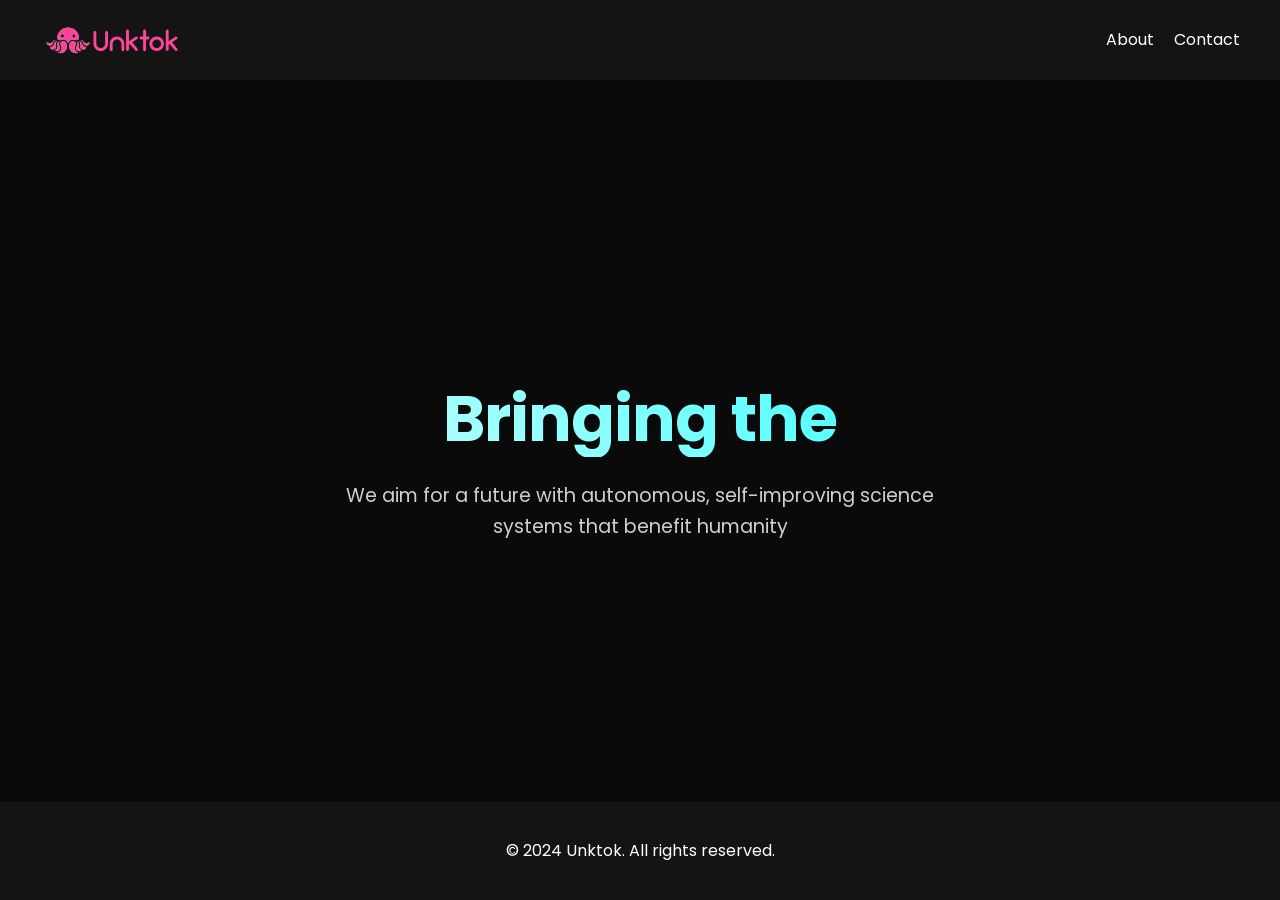
==== index.html @ ad8779bd "update message" ====
<!DOCTYPE html>
<html lang="en">
<head>
    <meta charset="UTF-8">
    <meta name="viewport" content="width=device-width, initial-scale=1.0">
    <title>Unktok - Pioneering the Future of AI</title>
    <link rel="stylesheet" href="styles.css">
    <link rel="icon" type="image/svg+xml" href="images/unktok_icon.svg">
    <link href="https://fonts.googleapis.com/css2?family=Poppins:wght@300;400;600;700&display=swap" rel="stylesheet">
</head>
<body>
    <header>
        <nav>
            <div class="logo">
                <img src="images/unktok_logo.svg" alt="Unktok Logo" width="120" height="80">
            </div>
            <div class="nav-links">
                <a href="#" class="nav-link" id="about-link">About</a>
                <a href="#" class="nav-link" id="contact-link">Contact</a>
            </div>
        </nav>
    </header>

    <main>
        <section class="hero">
            <div class="container">
                <h1>Bringing the unknown to known</h1>
                <p>We aim for a future with autonomous, self-improving science systems that benefit humanity</p>
            </div>
        </section>
    </main>

    <div id="about-popup" class="popup">
        <div class="popup-content">
            <span class="close">&times;</span>
            <h2>About Unktok</h2>
            <p>Our current scientific system explores only a narrow slice of the vast landscape of possible scientific systems. There are countless ways science could be structured—different methodologies, incentives, collaboration models, and roles for technology—yet we remain confined to a small subset that emerged historically. This limited exploration risks leaving us blind to more efficient, equitable, or innovative systems. To unlock the full potential of scientific discovery, we need to step beyond the traditional paradigms and actively explore and build alternative structures.</p>
            <p>Unktok is a meta-science company to tackle this challenge. Our mission is to build a self-evolving, autonomous scientific system that continually expands knowledge for the betterment of humanity. Toward this future, we are committed to accelerating the development of AI scientists, autonomous scientific systems incorporating these researchers, and the foundational infrastructure that enables them.</p>
        </div>
    </div>

    <div id="contact-popup" class="popup">
        <div class="popup-content">
            <span class="close">&times;</span>
            <h2>Contact Us</h2>
            <p>Get in touch with us for any inquiries or collaborations.</p>
            <p><strong>CEO:</strong> Shiro Takagi</p>
            <p><strong>Email:</strong> shiro.takagi@unktok.com</p>
        </div>
    </div>

    <footer>
        <div class="container">
            <p>&copy; 2024 Unktok. All rights reserved.</p>
        </div>
    </footer>

    <script src="script.js"></script>
</body>
</html>
---- styles.css ----
/* Variables */
:root {
  --font-family: 'Poppins', sans-serif;
  --background-color: #0a0a0a;
  --text-color: #ffffff;
  --header-background: #141414;
  --accent-color: #00ffff;
  --accent-color-hover: #00cccc;
  --max-width: 1200px;
}

/* Global Styles */
body {
  font-family: var(--font-family);
  background-color: var(--background-color);
  color: var(--text-color);
  margin: 0;
  padding: 0;
  line-height: 1.6;
  display: flex;
  flex-direction: column;
  min-height: 100vh;
}

.container {
  max-width: var(--max-width);
  margin: 0 auto;
  padding: 0 20px;
  width: 100%;
  flex: 1;
  display: flex;
  flex-direction: column;
  justify-content: center;
}

/* Header Styles */
header {
  background-color: var(--header-background);
  padding: 10px 0;
  position: fixed;
  top: 0;
  left: 0;
  width: 100%;
  z-index: 1000;
  box-shadow: 0 2px 10px rgba(0,0,0,0.3);
  transition: background-color 0.3s ease;
}

header.scrolled {
  background-color: rgba(20, 20, 20, 0.9);
  backdrop-filter: blur(10px);
}

nav {
  display: flex;
  justify-content: space-between;
  align-items: center;
  height: 60px;
  max-width: var(--max-width);
  margin: 0 auto;
  padding: 0 20px;
}

.logo {
  display: flex;
  align-items: center;
}

.logo img {
  max-height: 40px;
  width: auto;
  transition: transform 0.3s ease;
}

.logo img:hover {
  transform: scale(1.05);
}

.nav-links {
  display: flex;
  align-items: center;
}

.nav-links a {
  color: var(--text-color);
  text-decoration: none;
  transition: color 0.3s ease, transform 0.3s ease;
  position: relative;
  margin-left: 20px;
}

.nav-links a::after {
  content: '';
  position: absolute;
  width: 100%;
  height: 2px;
  bottom: -5px;
  left: 0;
  background-color: var(--accent-color);
  visibility: hidden;
  transform: scaleX(0);
  transition: all 0.3s ease;
}

.nav-links a:hover::after {
  visibility: visible;
  transform: scaleX(1);
}

.nav-links a:hover {
  color: var(--accent-color);
  transform: translateY(-2px);
}

/* Main Content Styles */
main {
  flex: 1;
  display: flex;
  flex-direction: column;
  padding-top: 100px;
  justify-content: center;
  align-items: center;
  text-align: center;
}

.hero {
  flex: 1;
  display: flex;
  flex-direction: column;
  justify-content: center;
  align-items: center;
  width: 100%;
  padding: 4rem 0;
}

main h1 {
  font-size: 4rem;
  font-weight: 700;
  margin-bottom: 1.5rem;
  color: var(--text-color);
  text-align: center;
  width: 100%;
  line-height: 1.2;
  letter-spacing: -1px;
  background: linear-gradient(45deg, #ffffff, var(--accent-color));
  -webkit-background-clip: text;
  -webkit-text-fill-color: transparent;
  animation: gradientText 6s ease infinite;
}

@keyframes gradientText {
  0%, 100% {
    background-position: 0% 50%;
  }
  50% {
    background-position: 100% 50%;
  }
}

main p {
  font-size: 1.2rem;
  max-width: 600px;
  margin: 0 auto 2rem;
  opacity: 0.8;
}

/* Footer Styles */
footer {
  font-family: var(--font-family);
  background-color: var(--header-background);
  text-align: center;
  padding: 20px 0;
  margin-top: auto;
}

/* Popup Styles */
.popup {
  display: none;
  position: fixed;
  z-index: 1001;
  left: 0;
  top: 0;
  width: 100%;
  height: 100%;
  overflow: auto;
  background-color: rgba(0,0,0,0.6);
  backdrop-filter: blur(5px);
  opacity: 0;
  transition: opacity 0.3s ease;
}

.popup.show {
  opacity: 1;
}

.popup-content {
  background-color: var(--header-background);
  margin: 15% auto;
  padding: 30px;
  border: 1px solid var(--accent-color);
  width: 80%;
  max-width: 600px;
  border-radius: 10px;
  position: relative;
  box-shadow: 0 0 20px rgba(0, 255, 255, 0.2);
  transform: scale(0.9);
  opacity: 0;
  transition: all 0.3s ease;
}

.popup.show .popup-content {
  transform: scale(1);
  opacity: 1;
}

.close {
  color: var(--accent-color);
  float: right;
  font-size: 28px;
  font-weight: bold;
  cursor: pointer;
  transition: color 0.3s ease, transform 0.3s ease;
}

.close:hover,
.close:focus {
  color: var(--accent-color-hover);
  text-decoration: none;
  cursor: pointer;
  transform: rotate(90deg);
}

.popup h2 {
  color: var(--accent-color);
  margin-bottom: 15px;
  font-size: 2rem;
}

.popup p {
  margin-bottom: 10px;
  text-align: left;
  font-size: 1rem;
  line-height: 1.6;
}

/* Responsive Design */
@media (max-width: 768px) {
  main h1 {
    font-size: 2.5rem;
  }
  
  nav {
    flex-direction: column;
    height: auto;
    padding: 10px 20px;
  }

  .logo {
    margin-bottom: 10px;
  }

  .nav-links {
    width: 100%;
    justify-content: center;
  }

  .popup-content {
    width: 90%;
    margin: 20% auto;
  }
}
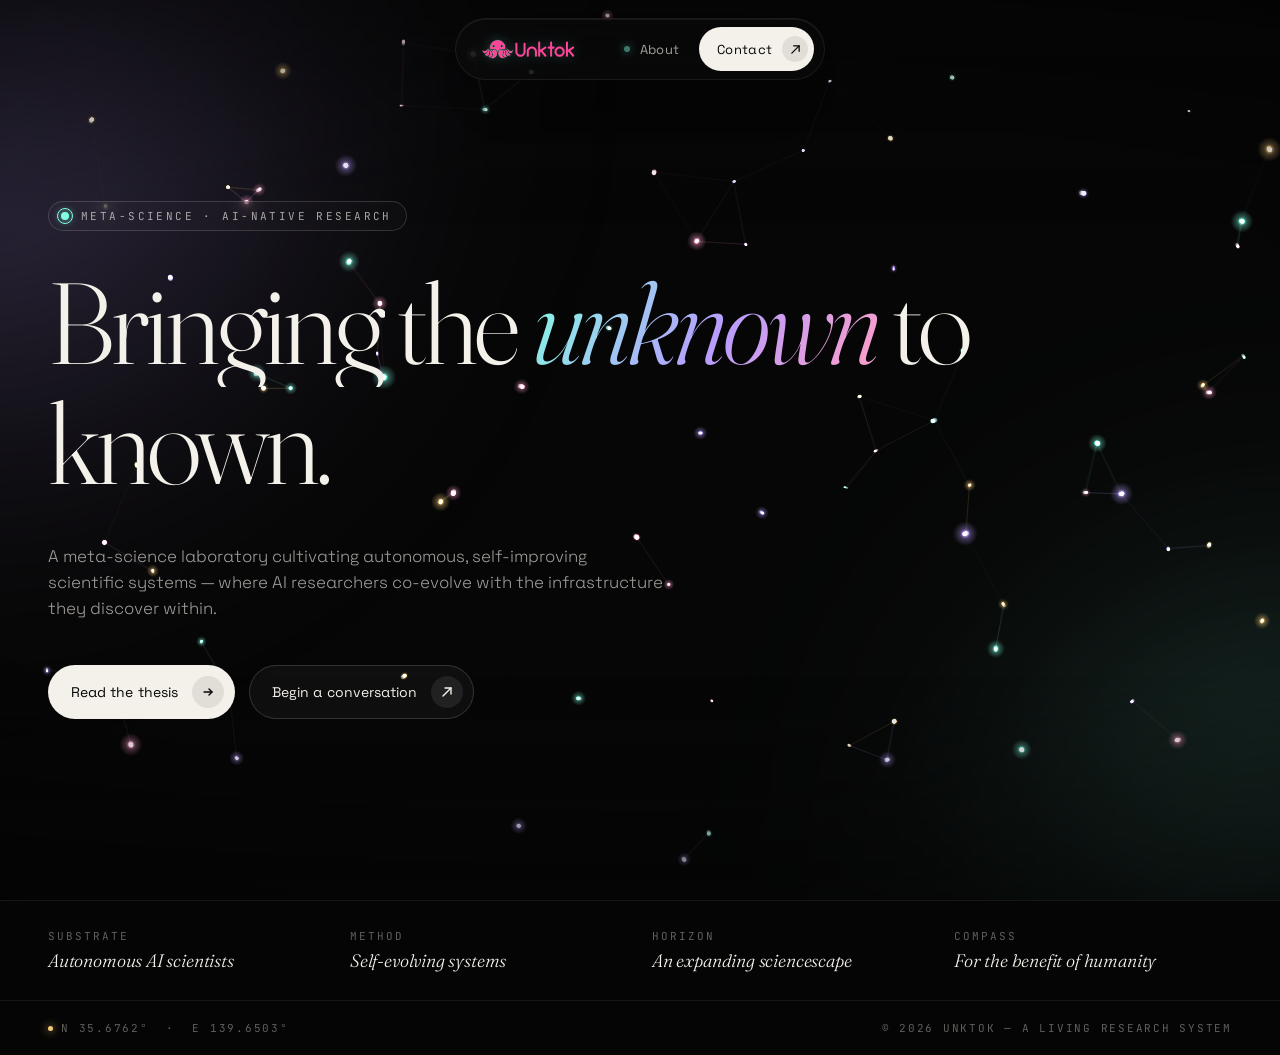
==== commit 96f3ae70: "artificial life redesign Rebuild the landing page around a generative artificial-life canvas: boids-" ====
--- a/index.html
+++ b/index.html
@@ -3,58 +3,118 @@
 <head>
     <meta charset="UTF-8">
     <meta name="viewport" content="width=device-width, initial-scale=1.0">
-    <title>Unktok - Pioneering the Future of AI</title>
+    <title>Unktok — An AI-native research organism</title>
+    <meta name="description" content="Unktok is a meta-science company building autonomous, self-improving scientific systems for the betterment of humanity.">
+    <link rel="icon" type="image/svg+xml" href="images/unktok_icon.svg">
+    <link rel="preconnect" href="https://fonts.googleapis.com">
+    <link rel="preconnect" href="https://fonts.gstatic.com" crossorigin>
+    <link href="https://fonts.googleapis.com/css2?family=Fraunces:ital,opsz,wght@0,9..144,200..700;1,9..144,200..700&family=Space+Grotesk:wght@300;400;500&family=JetBrains+Mono:wght@400;500&display=swap" rel="stylesheet">
     <link rel="stylesheet" href="styles.css">
-    <link rel="icon" type="image/svg+xml" href="images/unktok_icon.svg">
-    <link href="https://fonts.googleapis.com/css2?family=Poppins:wght@300;400;600;700&display=swap" rel="stylesheet">
 </head>
 <body>
+    <div class="ambient" aria-hidden="true"></div>
+    <canvas id="life-canvas" aria-hidden="true"></canvas>
+    <div class="vignette" aria-hidden="true"></div>
+    <div class="grain" aria-hidden="true"></div>
+
     <header>
         <nav>
-            <div class="logo">
-                <img src="images/unktok_logo.svg" alt="Unktok Logo" width="120" height="80">
-            </div>
+            <a href="#" class="logo" aria-label="Unktok home">
+                <img src="images/unktok_logo.svg" alt="" width="120" height="80">
+            </a>
             <div class="nav-links">
-                <a href="#" class="nav-link" id="about-link">About</a>
-                <a href="#" class="nav-link" id="contact-link">Contact</a>
+                <a href="#" class="nav-link" id="about-link"><span>About</span></a>
+                <a href="#" class="nav-link contact" id="contact-link">
+                    <span>Contact</span>
+                    <span class="pip" aria-hidden="true">
+                        <svg viewBox="0 0 12 12" fill="none" stroke="currentColor" stroke-width="1.4" stroke-linecap="round" stroke-linejoin="round"><path d="M2 10 L10 2"/><path d="M4 2 H10 V8"/></svg>
+                    </span>
+                </a>
             </div>
         </nav>
     </header>
 
     <main>
         <section class="hero">
-            <div class="container">
-                <h1>Bringing the unknown to known</h1>
-                <p>We aim for a future with autonomous, self-improving science systems that benefit humanity</p>
+            <div class="hero-inner">
+                <span class="eyebrow">
+                    <span class="pulse" aria-hidden="true"></span>
+                    Meta-Science · AI-Native Research
+                </span>
+
+                <h1 id="headline" aria-label="Bringing the unknown to known">
+                    <span class="word"><span>Bringing</span></span>
+                    <span class="word"><span>the</span></span>
+                    <span class="word is-italic"><span>unknown</span></span>
+                    <span class="word"><span>to</span></span>
+                    <span class="word"><span>known.</span></span>
+                </h1>
+
+                <p class="lede">
+                    A meta-science laboratory cultivating autonomous, self-improving scientific systems — where AI researchers co-evolve with the infrastructure they discover within.
+                </p>
+
+                <div class="cta-row">
+                    <a href="#" class="btn primary" id="about-cta">
+                        Read the thesis
+                        <span class="pip" aria-hidden="true">
+                            <svg viewBox="0 0 12 12" fill="none" stroke="currentColor" stroke-width="1.4" stroke-linecap="round" stroke-linejoin="round"><path d="M2 6 H10"/><path d="M7 3 L10 6 L7 9"/></svg>
+                        </span>
+                    </a>
+                    <a href="#" class="btn" id="contact-cta">
+                        Begin a conversation
+                        <span class="pip" aria-hidden="true">
+                            <svg viewBox="0 0 12 12" fill="none" stroke="currentColor" stroke-width="1.4" stroke-linecap="round" stroke-linejoin="round"><path d="M2 10 L10 2"/><path d="M4 2 H10 V8"/></svg>
+                        </span>
+                    </a>
+                </div>
             </div>
+        </section>
+
+        <section class="specimen" aria-hidden="true">
+            <span>Substrate<b>Autonomous AI scientists</b></span>
+            <span>Method<b>Self-evolving systems</b></span>
+            <span>Horizon<b>An expanding sciencescape</b></span>
+            <span>Compass<b>For the benefit of humanity</b></span>
         </section>
     </main>
 
-    <div id="about-popup" class="popup">
-        <div class="popup-content">
-            <span class="close">&times;</span>
-            <h2>About Unktok</h2>
-            <p>Our current scientific system explores only a narrow slice of the vast landscape of possible scientific systems. There are countless ways science could be structured—different methodologies, incentives, collaboration models, and roles for technology—yet we remain confined to a small subset that emerged historically. This limited exploration risks leaving us blind to more efficient, equitable, or innovative systems. To unlock the full potential of scientific discovery, we need to step beyond the traditional paradigms and actively explore and build alternative structures.</p>
-            <p>Unktok is a meta-science company to tackle this challenge. Our mission is to build a self-evolving, autonomous scientific system that continually expands knowledge for the betterment of humanity. Toward this future, we are committed to accelerating the development of AI scientists, autonomous scientific systems incorporating these researchers, and the foundational infrastructure that enables them.</p>
+    <div id="about-popup" class="popup" role="dialog" aria-modal="true" aria-labelledby="about-title">
+        <div class="popup-shell">
+            <div class="popup-content">
+                <button class="close" aria-label="Close">
+                    <svg viewBox="0 0 12 12" fill="none" stroke="currentColor" stroke-width="1.4" stroke-linecap="round"><path d="M2 2 L10 10"/><path d="M10 2 L2 10"/></svg>
+                </button>
+                <span class="label">Thesis · 001</span>
+                <h2 id="about-title">A self-evolving system for <em>unbounded science</em>.</h2>
+                <p>Our current scientific system explores only a narrow slice of the vast landscape of possible scientific systems. There are countless ways science could be structured—different methodologies, incentives, collaboration models, and roles for technology—yet we remain confined to a small subset that emerged historically. This limited exploration risks leaving us blind to more efficient, equitable, or innovative systems. To unlock the full potential of scientific discovery, we need to step beyond the traditional paradigms and actively explore and build alternative structures.</p>
+                <p>Unktok is a meta-science company to tackle this challenge. Our mission is to build a self-evolving, autonomous scientific system that continually expands knowledge for the betterment of humanity. Toward this future, we are committed to accelerating the development of AI scientists, autonomous scientific systems incorporating these researchers, and the foundational infrastructure that enables them.</p>
+            </div>
         </div>
     </div>
 
-    <div id="contact-popup" class="popup">
-        <div class="popup-content">
-            <span class="close">&times;</span>
-            <h2>Contact Us</h2>
-            <p>Get in touch with us for any inquiries or collaborations.</p>
-            <p><strong>CEO:</strong> Shiro Takagi</p>
-            <p><strong>Email:</strong> shiro.takagi@unktok.com</p>
+    <div id="contact-popup" class="popup" role="dialog" aria-modal="true" aria-labelledby="contact-title">
+        <div class="popup-shell">
+            <div class="popup-content">
+                <button class="close" aria-label="Close">
+                    <svg viewBox="0 0 12 12" fill="none" stroke="currentColor" stroke-width="1.4" stroke-linecap="round"><path d="M2 2 L10 10"/><path d="M10 2 L2 10"/></svg>
+                </button>
+                <span class="label">Signal · Open</span>
+                <h2 id="contact-title">Reach into the <em>organism</em>.</h2>
+                <p>For collaborations, research questions, or to share what you're working on — we listen carefully.</p>
+                <dl class="meta">
+                    <dt>Founder</dt><dd>Shiro Takagi · CEO</dd>
+                    <dt>Email</dt><dd><a href="mailto:shiro.takagi@unktok.com">shiro.takagi@unktok.com</a></dd>
+                </dl>
+            </div>
         </div>
     </div>
 
     <footer>
-        <div class="container">
-            <p>&copy; 2024 Unktok. All rights reserved.</p>
-        </div>
+        <span class="coord">N 35.6762° &nbsp;·&nbsp; E 139.6503°</span>
+        <span>© 2026 Unktok — A living research system</span>
     </footer>
 
     <script src="script.js"></script>
 </body>
-</html>+</html>
--- a/styles.css
+++ b/styles.css
@@ -1,271 +1,707 @@
-/* Variables */
+/* ==========================================================================
+   Unktok — Artificial Life Edition
+   ========================================================================== */
+
 :root {
-  --font-family: 'Poppins', sans-serif;
-  --background-color: #0a0a0a;
-  --text-color: #ffffff;
-  --header-background: #141414;
-  --accent-color: #00ffff;
-  --accent-color-hover: #00cccc;
-  --max-width: 1200px;
-}
-
-/* Global Styles */
-body {
-  font-family: var(--font-family);
-  background-color: var(--background-color);
-  color: var(--text-color);
+  --font-display: 'Fraunces', 'PP Editorial New', ui-serif, Georgia, serif;
+  --font-sans: 'Space Grotesk', 'Plus Jakarta Sans', system-ui, sans-serif;
+  --font-mono: 'JetBrains Mono', ui-monospace, monospace;
+
+  --bg: #050505;
+  --bg-elev: #0b0b0d;
+  --ink: #f4f1ea;
+  --ink-soft: rgba(244, 241, 234, 0.66);
+  --ink-faint: rgba(244, 241, 234, 0.38);
+  --hair: rgba(244, 241, 234, 0.08);
+  --hair-strong: rgba(244, 241, 234, 0.16);
+
+  --bio-cyan: #7fffe1;
+  --bio-violet: #b89dff;
+  --bio-amber: #f6c87a;
+  --bio-rose: #ff9ec7;
+
+  --ease-soft: cubic-bezier(0.32, 0.72, 0, 1);
+  --ease-spring: cubic-bezier(0.16, 1, 0.3, 1);
+  --ease-glide: cubic-bezier(0.65, 0, 0.35, 1);
+
+  --max-w: 1280px;
+}
+
+* { box-sizing: border-box; }
+
+html, body {
   margin: 0;
   padding: 0;
-  line-height: 1.6;
+  background: var(--bg);
+  color: var(--ink);
+  font-family: var(--font-sans);
+  font-feature-settings: "ss01", "ss02", "cv11";
+  -webkit-font-smoothing: antialiased;
+  -moz-osx-font-smoothing: grayscale;
+  overflow-x: hidden;
+}
+
+body {
+  min-height: 100dvh;
   display: flex;
   flex-direction: column;
-  min-height: 100vh;
-}
-
-.container {
-  max-width: var(--max-width);
-  margin: 0 auto;
-  padding: 0 20px;
-  width: 100%;
-  flex: 1;
-  display: flex;
-  flex-direction: column;
-  justify-content: center;
-}
-
-/* Header Styles */
-header {
-  background-color: var(--header-background);
-  padding: 10px 0;
+  position: relative;
+}
+
+::selection {
+  background: var(--bio-violet);
+  color: var(--bg);
+}
+
+/* ==========================================================================
+   Background ambience — mesh gradient + grain
+   ========================================================================== */
+
+.ambient {
   position: fixed;
-  top: 0;
-  left: 0;
-  width: 100%;
-  z-index: 1000;
-  box-shadow: 0 2px 10px rgba(0,0,0,0.3);
-  transition: background-color 0.3s ease;
-}
-
-header.scrolled {
-  background-color: rgba(20, 20, 20, 0.9);
-  backdrop-filter: blur(10px);
-}
-
-nav {
-  display: flex;
-  justify-content: space-between;
-  align-items: center;
-  height: 60px;
-  max-width: var(--max-width);
-  margin: 0 auto;
-  padding: 0 20px;
-}
-
-.logo {
-  display: flex;
-  align-items: center;
-}
-
-.logo img {
-  max-height: 40px;
-  width: auto;
-  transition: transform 0.3s ease;
-}
-
-.logo img:hover {
-  transform: scale(1.05);
-}
-
-.nav-links {
-  display: flex;
-  align-items: center;
-}
-
-.nav-links a {
-  color: var(--text-color);
-  text-decoration: none;
-  transition: color 0.3s ease, transform 0.3s ease;
-  position: relative;
-  margin-left: 20px;
-}
-
-.nav-links a::after {
+  inset: 0;
+  z-index: 0;
+  pointer-events: none;
+  overflow: hidden;
+}
+
+.ambient::before,
+.ambient::after {
   content: '';
   position: absolute;
+  border-radius: 50%;
+  filter: blur(120px);
+  opacity: 0.55;
+  mix-blend-mode: screen;
+  will-change: transform;
+}
+
+.ambient::before {
+  width: 60vmax;
+  height: 60vmax;
+  left: -20vmax;
+  top: -10vmax;
+  background: radial-gradient(circle at 30% 30%, rgba(184, 157, 255, 0.55), transparent 60%);
+  animation: drift-a 28s var(--ease-glide) infinite alternate;
+}
+
+.ambient::after {
+  width: 55vmax;
+  height: 55vmax;
+  right: -18vmax;
+  bottom: -15vmax;
+  background: radial-gradient(circle at 70% 70%, rgba(127, 255, 225, 0.42), transparent 60%);
+  animation: drift-b 34s var(--ease-glide) infinite alternate;
+}
+
+@keyframes drift-a {
+  0%   { transform: translate3d(0, 0, 0) scale(1); }
+  100% { transform: translate3d(8vw, 6vh, 0) scale(1.15); }
+}
+@keyframes drift-b {
+  0%   { transform: translate3d(0, 0, 0) scale(1); }
+  100% { transform: translate3d(-10vw, -8vh, 0) scale(1.1); }
+}
+
+#life-canvas {
+  position: fixed;
+  inset: 0;
+  z-index: 1;
+  pointer-events: none;
   width: 100%;
-  height: 2px;
-  bottom: -5px;
+  height: 100%;
+  opacity: 0;
+  transition: opacity 1.6s var(--ease-soft);
+}
+
+#life-canvas.ready { opacity: 1; }
+
+.grain {
+  position: fixed;
+  inset: 0;
+  z-index: 2;
+  pointer-events: none;
+  opacity: 0.06;
+  mix-blend-mode: overlay;
+  background-image: url("data:image/svg+xml;utf8,<svg xmlns='http://www.w3.org/2000/svg' width='180' height='180'><filter id='n'><feTurbulence type='fractalNoise' baseFrequency='0.9' numOctaves='2' stitchTiles='stitch'/><feColorMatrix values='0 0 0 0 1  0 0 0 0 1  0 0 0 0 1  0 0 0 0.45 0'/></filter><rect width='100%' height='100%' filter='url(%23n)'/></svg>");
+}
+
+.vignette {
+  position: fixed;
+  inset: 0;
+  z-index: 3;
+  pointer-events: none;
+  background:
+    radial-gradient(120% 80% at 50% 50%, transparent 50%, rgba(0,0,0,0.55) 100%),
+    linear-gradient(180deg, rgba(5,5,5,0.4) 0%, transparent 25%, transparent 75%, rgba(5,5,5,0.55) 100%);
+}
+
+/* ==========================================================================
+   Header — fluid glass pill
+   ========================================================================== */
+
+header {
+  position: fixed;
+  top: 18px;
   left: 0;
-  background-color: var(--accent-color);
-  visibility: hidden;
-  transform: scaleX(0);
-  transition: all 0.3s ease;
-}
-
-.nav-links a:hover::after {
-  visibility: visible;
-  transform: scaleX(1);
-}
-
-.nav-links a:hover {
-  color: var(--accent-color);
-  transform: translateY(-2px);
-}
-
-/* Main Content Styles */
+  right: 0;
+  z-index: 50;
+  display: flex;
+  justify-content: center;
+  pointer-events: none;
+}
+
+nav {
+  pointer-events: auto;
+  display: flex;
+  align-items: center;
+  gap: 28px;
+  padding: 8px 10px 8px 22px;
+  background: rgba(12, 12, 14, 0.55);
+  backdrop-filter: blur(22px) saturate(140%);
+  -webkit-backdrop-filter: blur(22px) saturate(140%);
+  border: 1px solid var(--hair);
+  border-radius: 999px;
+  box-shadow:
+    inset 0 1px 0 rgba(255, 255, 255, 0.06),
+    0 30px 60px -30px rgba(0, 0, 0, 0.8);
+  transition: transform 0.7s var(--ease-soft), background 0.7s var(--ease-soft);
+}
+
+.logo {
+  display: flex;
+  align-items: center;
+  gap: 10px;
+  font-family: var(--font-display);
+  font-weight: 500;
+  font-size: 18px;
+  letter-spacing: -0.01em;
+  color: var(--ink);
+  text-decoration: none;
+}
+
+.logo img {
+  height: 28px;
+  width: auto;
+  filter: drop-shadow(0 0 6px rgba(127, 255, 225, 0.25));
+  transition: transform 0.6s var(--ease-spring);
+}
+
+.logo:hover img { transform: rotate(-8deg) scale(1.05); }
+
+.nav-links {
+  display: flex;
+  align-items: center;
+  gap: 4px;
+}
+
+.nav-link {
+  position: relative;
+  display: inline-flex;
+  align-items: center;
+  gap: 10px;
+  padding: 9px 16px 9px 18px;
+  border-radius: 999px;
+  font-size: 13px;
+  letter-spacing: 0.02em;
+  color: var(--ink-soft);
+  text-decoration: none;
+  transition: color 0.5s var(--ease-soft), background 0.5s var(--ease-soft);
+}
+
+.nav-link::before {
+  content: '';
+  width: 6px;
+  height: 6px;
+  border-radius: 50%;
+  background: var(--bio-cyan);
+  box-shadow: 0 0 8px var(--bio-cyan);
+  opacity: 0.45;
+  transition: opacity 0.5s var(--ease-soft), transform 0.5s var(--ease-soft);
+}
+
+.nav-link:hover {
+  color: var(--ink);
+  background: rgba(255, 255, 255, 0.04);
+}
+
+.nav-link:hover::before {
+  opacity: 1;
+  transform: scale(1.3);
+}
+
+.nav-link.contact {
+  background: var(--ink);
+  color: var(--bg);
+  padding: 9px 6px 9px 18px;
+}
+
+.nav-link.contact::before { display: none; }
+
+.nav-link.contact .pip {
+  width: 26px;
+  height: 26px;
+  border-radius: 50%;
+  background: rgba(0, 0, 0, 0.08);
+  display: inline-flex;
+  align-items: center;
+  justify-content: center;
+  transition: transform 0.5s var(--ease-spring), background 0.5s var(--ease-soft);
+}
+
+.nav-link.contact:hover {
+  color: var(--bg);
+  background: var(--ink);
+}
+
+.nav-link.contact:hover .pip {
+  transform: translate(2px, -2px) scale(1.06);
+  background: rgba(0, 0, 0, 0.16);
+}
+
+.nav-link.contact .pip svg { width: 11px; height: 11px; }
+
+/* ==========================================================================
+   Main / hero
+   ========================================================================== */
+
 main {
   flex: 1;
+  position: relative;
+  z-index: 4;
   display: flex;
   flex-direction: column;
-  padding-top: 100px;
-  justify-content: center;
-  align-items: center;
-  text-align: center;
 }
 
 .hero {
   flex: 1;
+  min-height: 100dvh;
+  display: grid;
+  grid-template-columns: minmax(0, 1fr);
+  align-content: center;
+  padding: 140px 48px 120px;
+  max-width: var(--max-w);
+  margin: 0 auto;
+  width: 100%;
+}
+
+.hero-inner {
   display: flex;
   flex-direction: column;
+  gap: 36px;
+  max-width: 980px;
+}
+
+.eyebrow {
+  display: inline-flex;
+  align-items: center;
+  gap: 12px;
+  padding: 7px 14px 7px 12px;
+  width: fit-content;
+  border-radius: 999px;
+  border: 1px solid var(--hair-strong);
+  background: rgba(255, 255, 255, 0.02);
+  font-family: var(--font-mono);
+  font-size: 11px;
+  letter-spacing: 0.22em;
+  text-transform: uppercase;
+  color: var(--ink-soft);
+  backdrop-filter: blur(8px);
+  opacity: 0;
+  transform: translateY(14px);
+  animation: rise 1.1s var(--ease-soft) 0.2s forwards;
+}
+
+.eyebrow .pulse {
+  position: relative;
+  width: 8px;
+  height: 8px;
+  border-radius: 50%;
+  background: var(--bio-cyan);
+  box-shadow: 0 0 10px var(--bio-cyan);
+}
+
+.eyebrow .pulse::after {
+  content: '';
+  position: absolute;
+  inset: -4px;
+  border-radius: 50%;
+  border: 1px solid var(--bio-cyan);
+  animation: pulse 2.4s var(--ease-soft) infinite;
+}
+
+@keyframes pulse {
+  0%   { transform: scale(0.6); opacity: 0.9; }
+  100% { transform: scale(2.2); opacity: 0; }
+}
+
+h1 {
+  font-family: var(--font-display);
+  font-weight: 300;
+  font-style: normal;
+  font-size: clamp(3rem, 9vw, 8rem);
+  line-height: 0.96;
+  letter-spacing: -0.035em;
+  margin: 0;
+  color: var(--ink);
+}
+
+h1 .word {
+  display: inline-block;
+  overflow: hidden;
+  vertical-align: top;
+  padding: 0 0.04em 0.08em;
+  margin: 0 -0.04em;
+}
+
+h1 .word > span {
+  display: inline-block;
+  transform: translateY(110%);
+  opacity: 0;
+  will-change: transform, opacity;
+}
+
+h1 .word.is-italic > span {
+  font-style: italic;
+  font-weight: 300;
+  font-feature-settings: "ss01";
+  background: linear-gradient(120deg, var(--bio-cyan), var(--bio-violet) 55%, var(--bio-rose));
+  -webkit-background-clip: text;
+  background-clip: text;
+  -webkit-text-fill-color: transparent;
+}
+
+h1.revealed .word > span {
+  animation: type-rise 1.1s var(--ease-spring) forwards;
+}
+
+h1.revealed .word:nth-child(1) > span { animation-delay: 0.05s; }
+h1.revealed .word:nth-child(2) > span { animation-delay: 0.18s; }
+h1.revealed .word:nth-child(3) > span { animation-delay: 0.31s; }
+h1.revealed .word:nth-child(4) > span { animation-delay: 0.44s; }
+h1.revealed .word:nth-child(5) > span { animation-delay: 0.57s; }
+
+@keyframes type-rise {
+  0%   { transform: translateY(110%); opacity: 0; }
+  100% { transform: translateY(0);    opacity: 1; }
+}
+
+.hero p.lede {
+  font-family: var(--font-sans);
+  font-weight: 300;
+  font-size: clamp(1.05rem, 1.3vw, 1.35rem);
+  line-height: 1.55;
+  max-width: 56ch;
+  color: var(--ink-soft);
+  margin: 0;
+  opacity: 0;
+  transform: translateY(18px);
+  animation: rise 1s var(--ease-soft) 0.9s forwards;
+}
+
+@keyframes rise {
+  to { opacity: 1; transform: translateY(0); }
+}
+
+.cta-row {
+  display: flex;
+  flex-wrap: wrap;
+  gap: 14px;
+  margin-top: 8px;
+  opacity: 0;
+  transform: translateY(18px);
+  animation: rise 1s var(--ease-soft) 1.1s forwards;
+}
+
+.btn {
+  --btn-bg: rgba(255, 255, 255, 0.04);
+  --btn-fg: var(--ink);
+  --pip-bg: rgba(255, 255, 255, 0.08);
+  display: inline-flex;
+  align-items: center;
+  gap: 14px;
+  padding: 10px 10px 10px 22px;
+  border-radius: 999px;
+  border: 1px solid var(--hair-strong);
+  background: var(--btn-bg);
+  color: var(--btn-fg);
+  text-decoration: none;
+  font-size: 14px;
+  letter-spacing: 0.005em;
+  cursor: pointer;
+  backdrop-filter: blur(8px);
+  transition:
+    transform 0.5s var(--ease-spring),
+    background 0.5s var(--ease-soft),
+    border-color 0.5s var(--ease-soft);
+}
+
+.btn .pip {
+  width: 32px;
+  height: 32px;
+  border-radius: 50%;
+  background: var(--pip-bg);
+  display: inline-flex;
+  align-items: center;
   justify-content: center;
-  align-items: center;
+  transition: transform 0.5s var(--ease-spring), background 0.5s var(--ease-soft);
+}
+
+.btn .pip svg {
+  width: 12px;
+  height: 12px;
+  transition: transform 0.5s var(--ease-spring);
+}
+
+.btn:hover {
+  background: rgba(255, 255, 255, 0.08);
+  border-color: rgba(255, 255, 255, 0.22);
+}
+
+.btn:hover .pip { transform: translate(2px, -2px) scale(1.06); }
+.btn:hover .pip svg { transform: translate(1px, -1px); }
+.btn:active { transform: scale(0.985); }
+
+.btn.primary {
+  --btn-bg: var(--ink);
+  --btn-fg: var(--bg);
+  --pip-bg: rgba(0, 0, 0, 0.08);
+  border-color: transparent;
+}
+
+.btn.primary:hover {
+  background: var(--ink);
+  border-color: transparent;
+}
+
+.btn.primary:hover .pip { background: rgba(0, 0, 0, 0.16); }
+
+/* Tagline strip below hero */
+
+.specimen {
+  position: relative;
+  z-index: 4;
+  border-top: 1px solid var(--hair);
+  padding: 28px 48px;
+  max-width: var(--max-w);
+  margin: 0 auto;
   width: 100%;
-  padding: 4rem 0;
-}
-
-main h1 {
-  font-size: 4rem;
-  font-weight: 700;
-  margin-bottom: 1.5rem;
-  color: var(--text-color);
-  text-align: center;
+  display: grid;
+  grid-template-columns: repeat(4, minmax(0, 1fr));
+  gap: 24px;
+  font-family: var(--font-mono);
+  font-size: 11px;
+  letter-spacing: 0.18em;
+  text-transform: uppercase;
+  color: var(--ink-faint);
+}
+
+.specimen span b {
+  display: block;
+  color: var(--ink);
+  font-family: var(--font-display);
+  font-style: italic;
+  font-weight: 300;
+  font-size: 18px;
+  letter-spacing: -0.01em;
+  text-transform: none;
+  margin-top: 6px;
+}
+
+/* ==========================================================================
+   Footer
+   ========================================================================== */
+
+footer {
+  position: relative;
+  z-index: 4;
+  border-top: 1px solid var(--hair);
+  padding: 20px 48px;
+  max-width: var(--max-w);
+  margin: 0 auto;
   width: 100%;
-  line-height: 1.2;
-  letter-spacing: -1px;
-  background: linear-gradient(45deg, #ffffff, var(--accent-color));
+  display: flex;
+  justify-content: space-between;
+  align-items: center;
+  font-family: var(--font-mono);
+  font-size: 11px;
+  letter-spacing: 0.16em;
+  text-transform: uppercase;
+  color: var(--ink-faint);
+}
+
+footer .coord {
+  display: inline-flex;
+  align-items: center;
+  gap: 8px;
+}
+
+footer .coord::before {
+  content: '';
+  width: 5px;
+  height: 5px;
+  border-radius: 50%;
+  background: var(--bio-amber);
+  box-shadow: 0 0 8px var(--bio-amber);
+}
+
+/* ==========================================================================
+   Popups — Double-Bezel
+   ========================================================================== */
+
+.popup {
+  position: fixed;
+  inset: 0;
+  z-index: 100;
+  display: none;
+  align-items: center;
+  justify-content: center;
+  padding: 24px;
+  background: rgba(5, 5, 5, 0.6);
+  backdrop-filter: blur(18px);
+  -webkit-backdrop-filter: blur(18px);
+  opacity: 0;
+  transition: opacity 0.5s var(--ease-soft);
+}
+
+.popup.visible {
+  display: flex;
+}
+
+.popup.show { opacity: 1; }
+
+.popup-shell {
+  width: 100%;
+  max-width: 640px;
+  padding: 8px;
+  border-radius: 32px;
+  background: rgba(255, 255, 255, 0.04);
+  border: 1px solid var(--hair-strong);
+  box-shadow:
+    inset 0 1px 0 rgba(255, 255, 255, 0.07),
+    0 60px 120px -40px rgba(0, 0, 0, 0.9);
+  transform: scale(0.96) translateY(8px);
+  opacity: 0;
+  transition: transform 0.6s var(--ease-spring), opacity 0.5s var(--ease-soft);
+}
+
+.popup.show .popup-shell {
+  transform: scale(1) translateY(0);
+  opacity: 1;
+}
+
+.popup-content {
+  position: relative;
+  border-radius: calc(32px - 8px);
+  background: linear-gradient(180deg, #0d0d10 0%, #08080a 100%);
+  padding: 40px 40px 36px;
+  box-shadow: inset 0 1px 0 rgba(255, 255, 255, 0.05);
+}
+
+.popup .label {
+  display: inline-block;
+  font-family: var(--font-mono);
+  font-size: 10px;
+  letter-spacing: 0.28em;
+  text-transform: uppercase;
+  color: var(--bio-cyan);
+  padding: 5px 10px;
+  border: 1px solid rgba(127, 255, 225, 0.3);
+  border-radius: 999px;
+  margin-bottom: 18px;
+}
+
+.popup h2 {
+  font-family: var(--font-display);
+  font-weight: 300;
+  font-size: clamp(1.8rem, 3vw, 2.4rem);
+  line-height: 1.05;
+  letter-spacing: -0.02em;
+  margin: 0 0 22px;
+  color: var(--ink);
+}
+
+.popup h2 em {
+  font-style: italic;
+  background: linear-gradient(120deg, var(--bio-cyan), var(--bio-violet));
   -webkit-background-clip: text;
+  background-clip: text;
   -webkit-text-fill-color: transparent;
-  animation: gradientText 6s ease infinite;
-}
-
-@keyframes gradientText {
-  0%, 100% {
-    background-position: 0% 50%;
+}
+
+.popup p {
+  font-size: 15px;
+  line-height: 1.65;
+  color: var(--ink-soft);
+  margin: 0 0 14px;
+}
+
+.popup .meta {
+  display: grid;
+  grid-template-columns: max-content 1fr;
+  gap: 6px 18px;
+  margin-top: 20px;
+  padding-top: 22px;
+  border-top: 1px solid var(--hair);
+  font-family: var(--font-mono);
+  font-size: 12px;
+  letter-spacing: 0.04em;
+}
+
+.popup .meta dt { color: var(--ink-faint); text-transform: uppercase; letter-spacing: 0.18em; font-size: 10px; align-self: center; }
+.popup .meta dd { margin: 0; color: var(--ink); }
+.popup .meta dd a { color: var(--bio-cyan); text-decoration: none; border-bottom: 1px solid rgba(127, 255, 225, 0.3); }
+.popup .meta dd a:hover { color: var(--ink); border-color: var(--ink); }
+
+.close {
+  position: absolute;
+  top: 18px;
+  right: 18px;
+  width: 36px;
+  height: 36px;
+  border-radius: 50%;
+  border: 1px solid var(--hair-strong);
+  background: rgba(255, 255, 255, 0.03);
+  color: var(--ink-soft);
+  cursor: pointer;
+  display: flex;
+  align-items: center;
+  justify-content: center;
+  transition: transform 0.5s var(--ease-spring), background 0.4s var(--ease-soft), color 0.4s var(--ease-soft);
+}
+
+.close:hover {
+  transform: rotate(90deg);
+  color: var(--ink);
+  background: rgba(255, 255, 255, 0.07);
+}
+
+.close svg { width: 12px; height: 12px; }
+
+/* ==========================================================================
+   Responsive
+   ========================================================================== */
+
+@media (max-width: 880px) {
+  .hero { padding: 140px 24px 80px; }
+  .hero-inner { gap: 28px; }
+  nav { gap: 12px; padding: 6px 6px 6px 16px; }
+  .nav-link { padding: 8px 12px; font-size: 12px; }
+  .nav-link.contact { padding: 7px 6px 7px 14px; }
+  .specimen { grid-template-columns: repeat(2, minmax(0, 1fr)); padding: 24px; }
+  footer { flex-direction: column; gap: 10px; padding: 18px 24px; text-align: center; }
+  .popup-content { padding: 28px 22px; }
+}
+
+@media (max-width: 520px) {
+  .specimen { grid-template-columns: 1fr; }
+  .nav-link:not(.contact) span { display: none; }
+}
+
+@media (prefers-reduced-motion: reduce) {
+  *, *::before, *::after {
+    animation-duration: 0.01ms !important;
+    animation-iteration-count: 1 !important;
+    transition-duration: 0.01ms !important;
   }
-  50% {
-    background-position: 100% 50%;
-  }
-}
-
-main p {
-  font-size: 1.2rem;
-  max-width: 600px;
-  margin: 0 auto 2rem;
-  opacity: 0.8;
-}
-
-/* Footer Styles */
-footer {
-  font-family: var(--font-family);
-  background-color: var(--header-background);
-  text-align: center;
-  padding: 20px 0;
-  margin-top: auto;
-}
-
-/* Popup Styles */
-.popup {
-  display: none;
-  position: fixed;
-  z-index: 1001;
-  left: 0;
-  top: 0;
-  width: 100%;
-  height: 100%;
-  overflow: auto;
-  background-color: rgba(0,0,0,0.6);
-  backdrop-filter: blur(5px);
-  opacity: 0;
-  transition: opacity 0.3s ease;
-}
-
-.popup.show {
-  opacity: 1;
-}
-
-.popup-content {
-  background-color: var(--header-background);
-  margin: 15% auto;
-  padding: 30px;
-  border: 1px solid var(--accent-color);
-  width: 80%;
-  max-width: 600px;
-  border-radius: 10px;
-  position: relative;
-  box-shadow: 0 0 20px rgba(0, 255, 255, 0.2);
-  transform: scale(0.9);
-  opacity: 0;
-  transition: all 0.3s ease;
-}
-
-.popup.show .popup-content {
-  transform: scale(1);
-  opacity: 1;
-}
-
-.close {
-  color: var(--accent-color);
-  float: right;
-  font-size: 28px;
-  font-weight: bold;
-  cursor: pointer;
-  transition: color 0.3s ease, transform 0.3s ease;
-}
-
-.close:hover,
-.close:focus {
-  color: var(--accent-color-hover);
-  text-decoration: none;
-  cursor: pointer;
-  transform: rotate(90deg);
-}
-
-.popup h2 {
-  color: var(--accent-color);
-  margin-bottom: 15px;
-  font-size: 2rem;
-}
-
-.popup p {
-  margin-bottom: 10px;
-  text-align: left;
-  font-size: 1rem;
-  line-height: 1.6;
-}
-
-/* Responsive Design */
-@media (max-width: 768px) {
-  main h1 {
-    font-size: 2.5rem;
-  }
-  
-  nav {
-    flex-direction: column;
-    height: auto;
-    padding: 10px 20px;
-  }
-
-  .logo {
-    margin-bottom: 10px;
-  }
-
-  .nav-links {
-    width: 100%;
-    justify-content: center;
-  }
-
-  .popup-content {
-    width: 90%;
-    margin: 20% auto;
-  }
-}+}
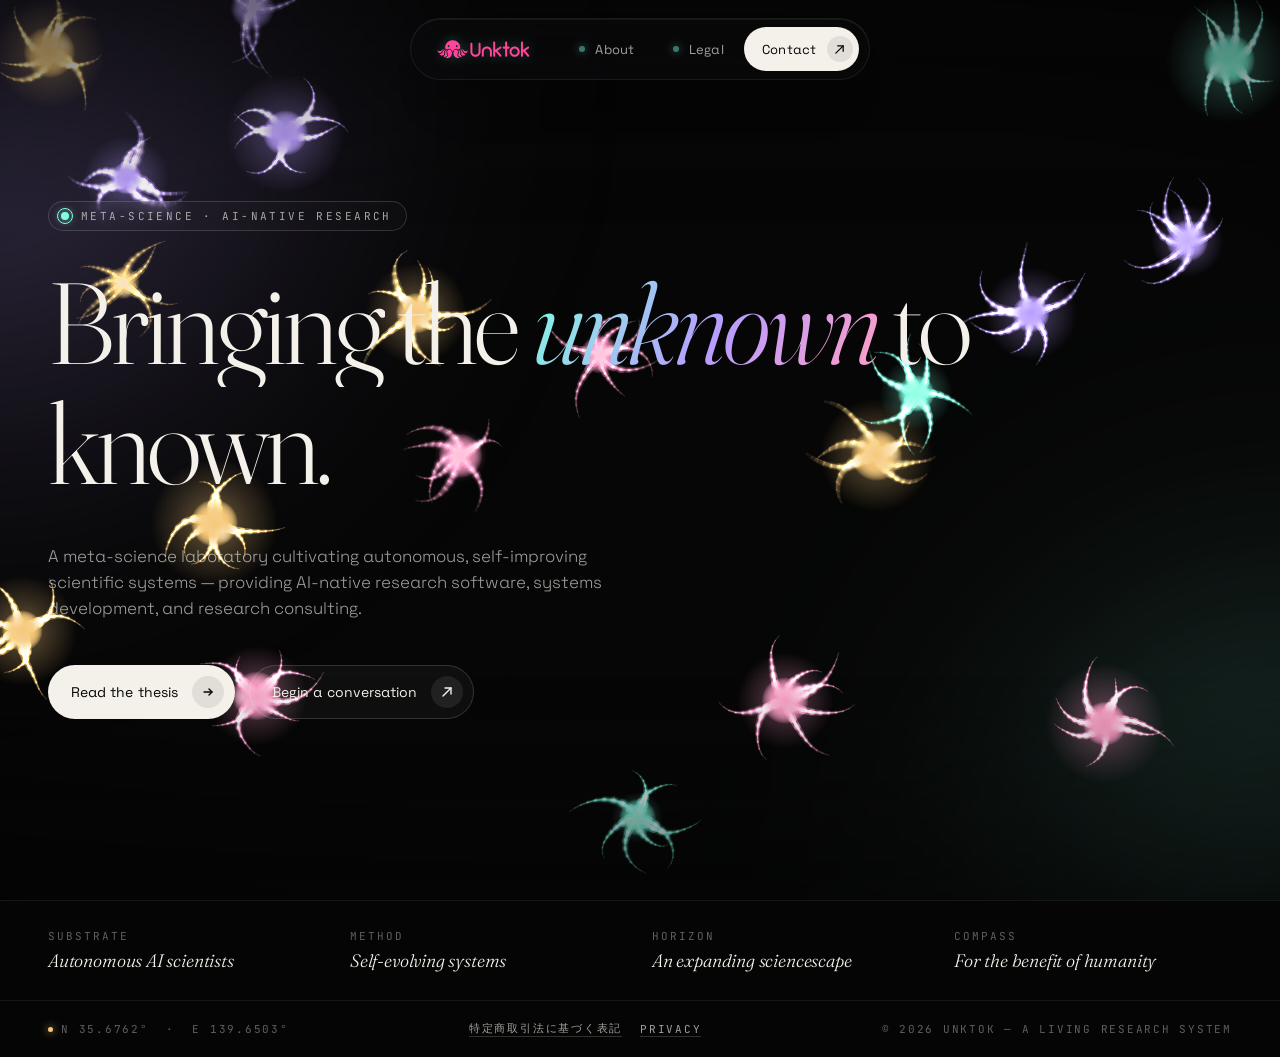
==== commit 5f0d7723: "Add commercial disclosure pages" ====
--- a/index.html
+++ b/index.html
@@ -24,6 +24,7 @@
             </a>
             <div class="nav-links">
                 <a href="#" class="nav-link" id="about-link"><span>About</span></a>
+                <a href="transaction.html" class="nav-link"><span>Legal</span></a>
                 <a href="#" class="nav-link contact" id="contact-link">
                     <span>Contact</span>
                     <span class="pip" aria-hidden="true">
@@ -51,7 +52,7 @@
                 </h1>
 
                 <p class="lede">
-                    A meta-science laboratory cultivating autonomous, self-improving scientific systems — where AI researchers co-evolve with the infrastructure they discover within.
+                    A meta-science laboratory cultivating autonomous, self-improving scientific systems — providing AI-native research software, systems development, and research consulting.
                 </p>
 
                 <div class="cta-row">
@@ -88,7 +89,7 @@
                 <span class="label">Thesis · 001</span>
                 <h2 id="about-title">A self-evolving system for <em>unbounded science</em>.</h2>
                 <p>Our current scientific system explores only a narrow slice of the vast landscape of possible scientific systems. There are countless ways science could be structured—different methodologies, incentives, collaboration models, and roles for technology—yet we remain confined to a small subset that emerged historically. This limited exploration risks leaving us blind to more efficient, equitable, or innovative systems. To unlock the full potential of scientific discovery, we need to step beyond the traditional paradigms and actively explore and build alternative structures.</p>
-                <p>Unktok is a meta-science company to tackle this challenge. Our mission is to build a self-evolving, autonomous scientific system that continually expands knowledge for the betterment of humanity. Toward this future, we are committed to accelerating the development of AI scientists, autonomous scientific systems incorporating these researchers, and the foundational infrastructure that enables them.</p>
+                <p>Unktok is a meta-science company to tackle this challenge. Our mission is to build a self-evolving, autonomous scientific system that continually expands knowledge for the betterment of humanity. Toward this future, we provide AI-native research software, autonomous scientific systems, research and development support, and consulting services that help institutions and builders explore new scientific infrastructure.</p>
             </div>
         </div>
     </div>
@@ -105,6 +106,7 @@
                 <dl class="meta">
                     <dt>Founder</dt><dd>Shiro Takagi · CEO</dd>
                     <dt>Email</dt><dd><a href="mailto:shiro.takagi@unktok.com">shiro.takagi@unktok.com</a></dd>
+                    <dt>Legal</dt><dd><a href="transaction.html">特定商取引法に基づく表記</a></dd>
                 </dl>
             </div>
         </div>
@@ -112,6 +114,10 @@
 
     <footer>
         <span class="coord">N 35.6762° &nbsp;·&nbsp; E 139.6503°</span>
+        <span class="footer-links">
+            <a href="transaction.html">特定商取引法に基づく表記</a>
+            <a href="privacy.html">Privacy</a>
+        </span>
         <span>© 2026 Unktok — A living research system</span>
     </footer>
 
--- a/styles.css
+++ b/styles.css
@@ -545,6 +545,119 @@
   box-shadow: 0 0 8px var(--bio-amber);
 }
 
+.footer-links {
+  display: inline-flex;
+  align-items: center;
+  justify-content: center;
+  gap: 18px;
+  flex-wrap: wrap;
+}
+
+footer a {
+  color: var(--ink-soft);
+  text-decoration: none;
+  border-bottom: 1px solid rgba(244, 241, 234, 0.18);
+  transition: color 0.4s var(--ease-soft), border-color 0.4s var(--ease-soft);
+}
+
+footer a:hover {
+  color: var(--ink);
+  border-color: var(--bio-cyan);
+}
+
+/* ==========================================================================
+   Legal pages
+   ========================================================================== */
+
+.legal-page main {
+  display: block;
+}
+
+.legal-main {
+  width: min(100%, var(--max-w));
+  margin: 0 auto;
+  padding: 150px 48px 80px;
+}
+
+.legal-hero {
+  max-width: 900px;
+  margin-bottom: 48px;
+}
+
+.legal-hero h1 {
+  font-size: clamp(2.5rem, 6vw, 5.5rem);
+  line-height: 1.04;
+  letter-spacing: 0;
+  margin: 28px 0 22px;
+}
+
+.legal-hero p {
+  max-width: 64ch;
+  margin: 0;
+  color: var(--ink-soft);
+  font-size: clamp(1rem, 1.3vw, 1.18rem);
+  line-height: 1.8;
+}
+
+.legal-panel {
+  border-top: 1px solid var(--hair-strong);
+  border-bottom: 1px solid var(--hair);
+  background: linear-gradient(180deg, rgba(255, 255, 255, 0.035), rgba(255, 255, 255, 0.015));
+  backdrop-filter: blur(14px);
+  -webkit-backdrop-filter: blur(14px);
+}
+
+.legal-list {
+  margin: 0;
+  display: grid;
+  grid-template-columns: minmax(180px, 260px) minmax(0, 1fr);
+}
+
+.legal-list dt,
+.legal-list dd {
+  margin: 0;
+  padding: 22px 0;
+  border-top: 1px solid var(--hair);
+}
+
+.legal-list dt:nth-of-type(1),
+.legal-list dd:nth-of-type(1) {
+  border-top: 0;
+}
+
+.legal-list dt {
+  padding-left: 28px;
+  padding-right: 24px;
+  font-family: var(--font-mono);
+  font-size: 11px;
+  line-height: 1.7;
+  letter-spacing: 0.16em;
+  text-transform: uppercase;
+  color: var(--ink-faint);
+}
+
+.legal-list dd {
+  padding-right: 28px;
+  color: var(--ink);
+  font-size: 15px;
+  line-height: 1.85;
+}
+
+.legal-list dd span {
+  color: var(--ink-soft);
+}
+
+.legal-list dd a {
+  color: var(--bio-cyan);
+  text-decoration: none;
+  border-bottom: 1px solid rgba(127, 255, 225, 0.32);
+}
+
+.legal-list dd a:hover {
+  color: var(--ink);
+  border-color: var(--ink);
+}
+
 /* ==========================================================================
    Popups — Double-Bezel
    ========================================================================== */
@@ -690,12 +803,26 @@
   .nav-link.contact { padding: 7px 6px 7px 14px; }
   .specimen { grid-template-columns: repeat(2, minmax(0, 1fr)); padding: 24px; }
   footer { flex-direction: column; gap: 10px; padding: 18px 24px; text-align: center; }
+  .legal-main { padding: 132px 24px 64px; }
+  .legal-list { grid-template-columns: 1fr; }
+  .legal-list dt {
+    padding: 22px 22px 6px;
+    border-top: 1px solid var(--hair);
+  }
+  .legal-list dd {
+    padding: 0 22px 22px;
+    border-top: 0;
+  }
+  .legal-list dt:nth-of-type(1) { border-top: 0; }
   .popup-content { padding: 28px 22px; }
 }
 
 @media (max-width: 520px) {
   .specimen { grid-template-columns: 1fr; }
   .nav-link:not(.contact) span { display: none; }
+  .legal-page nav { gap: 8px; padding-left: 14px; }
+  .legal-page .nav-link { padding: 8px 8px; }
+  .legal-page .nav-link:not(.contact) span { display: inline; }
 }
 
 @media (prefers-reduced-motion: reduce) {
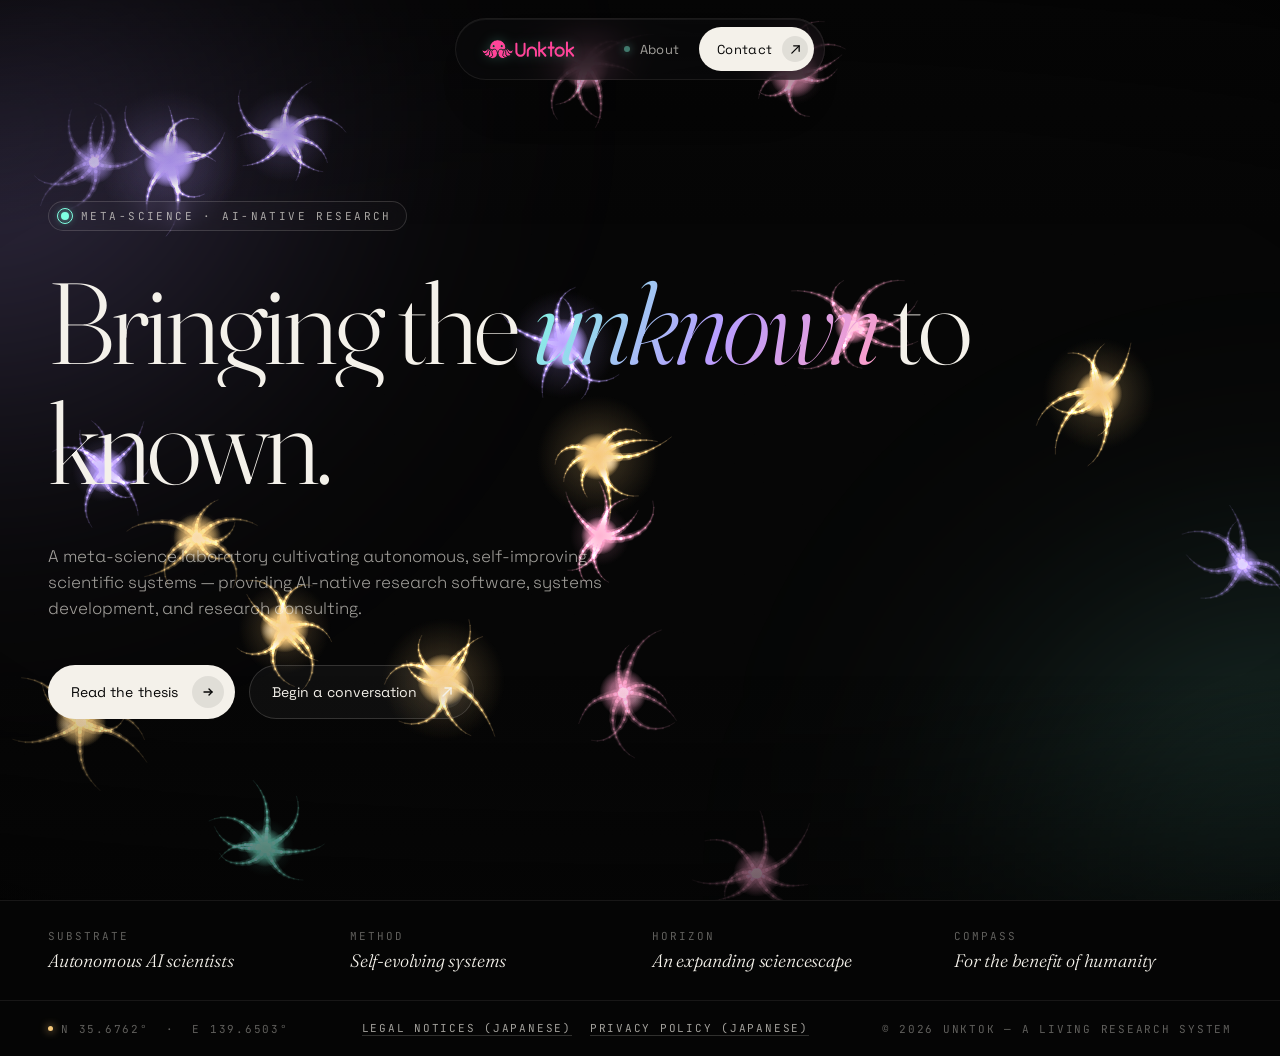
==== commit b9fb390c: "Update legal language labels" ====
--- a/index.html
+++ b/index.html
@@ -24,7 +24,6 @@
             </a>
             <div class="nav-links">
                 <a href="#" class="nav-link" id="about-link"><span>About</span></a>
-                <a href="transaction.html" class="nav-link"><span>Legal</span></a>
                 <a href="#" class="nav-link contact" id="contact-link">
                     <span>Contact</span>
                     <span class="pip" aria-hidden="true">
@@ -106,7 +105,7 @@
                 <dl class="meta">
                     <dt>Founder</dt><dd>Shiro Takagi · CEO</dd>
                     <dt>Email</dt><dd><a href="mailto:shiro.takagi@unktok.com">shiro.takagi@unktok.com</a></dd>
-                    <dt>Legal</dt><dd><a href="transaction.html">特定商取引法に基づく表記</a></dd>
+                    <dt>Legal</dt><dd><a href="transaction.html">Legal Notices (Japanese)</a></dd>
                 </dl>
             </div>
         </div>
@@ -115,8 +114,8 @@
     <footer>
         <span class="coord">N 35.6762° &nbsp;·&nbsp; E 139.6503°</span>
         <span class="footer-links">
-            <a href="transaction.html">特定商取引法に基づく表記</a>
-            <a href="privacy.html">Privacy</a>
+            <a href="transaction.html">Legal Notices (Japanese)</a>
+            <a href="privacy.html">Privacy Policy (Japanese)</a>
         </span>
         <span>© 2026 Unktok — A living research system</span>
     </footer>
--- a/styles.css
+++ b/styles.css
@@ -597,6 +597,16 @@
   color: var(--ink-soft);
   font-size: clamp(1rem, 1.3vw, 1.18rem);
   line-height: 1.8;
+}
+
+.legal-hero .legal-note {
+  margin: -8px 0 16px;
+  color: var(--bio-amber);
+  font-family: var(--font-mono);
+  font-size: 11px;
+  line-height: 1.6;
+  letter-spacing: 0.08em;
+  text-transform: uppercase;
 }
 
 .legal-panel {
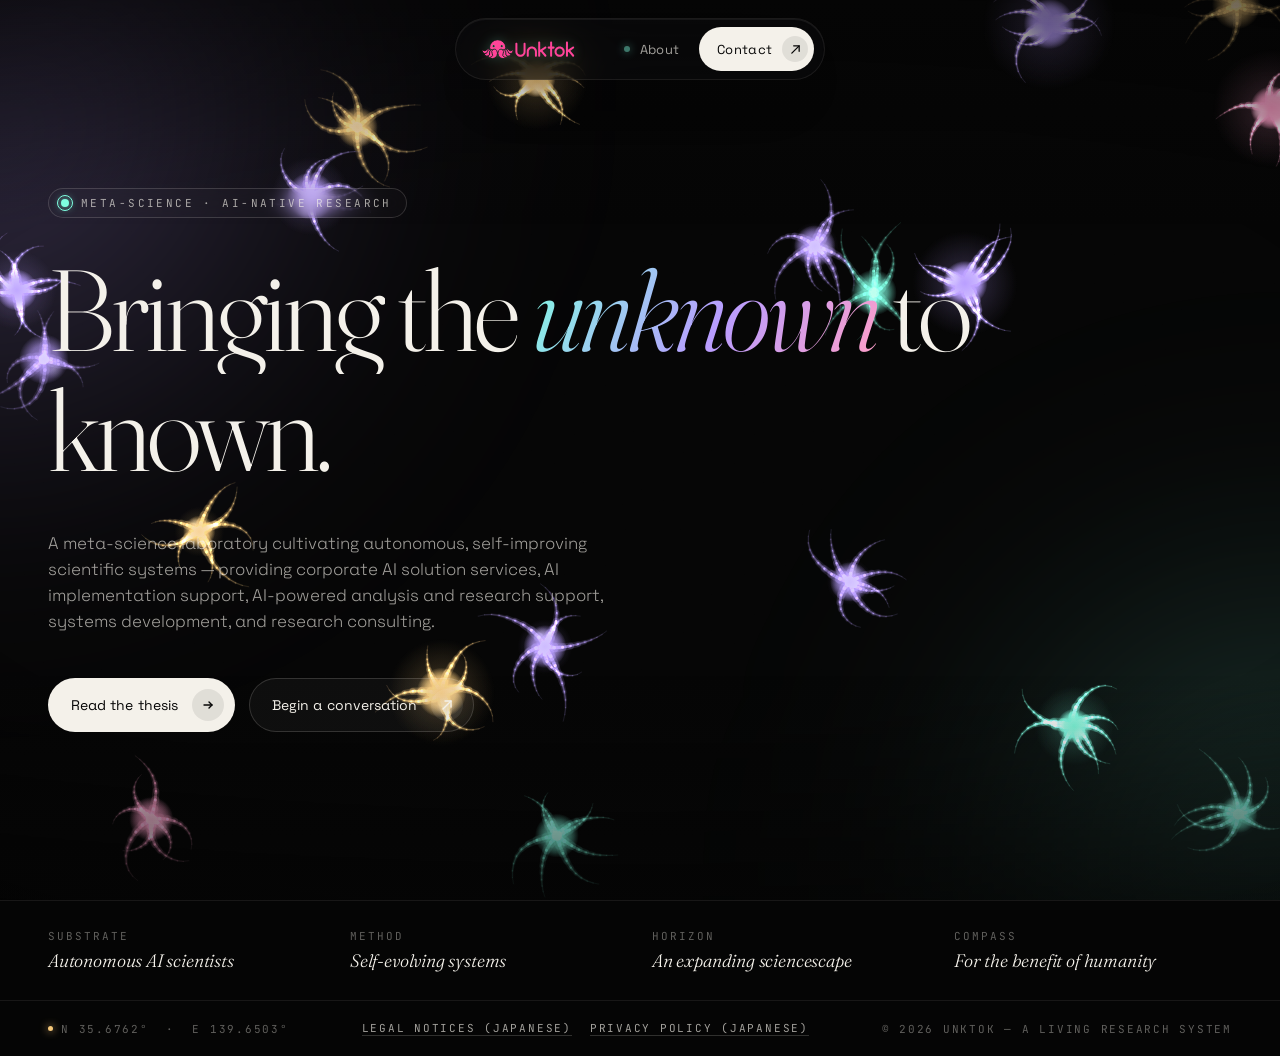
==== commit b3b8e2a8: "Clarify corporate AI solution services" ====
--- a/index.html
+++ b/index.html
@@ -4,7 +4,7 @@
     <meta charset="UTF-8">
     <meta name="viewport" content="width=device-width, initial-scale=1.0">
     <title>Unktok — An AI-native research organism</title>
-    <meta name="description" content="Unktok is a meta-science company building autonomous, self-improving scientific systems for the betterment of humanity.">
+    <meta name="description" content="Unktok is a meta-science company providing corporate AI solution services, AI implementation support, analysis and research support, and AI-native research software.">
     <link rel="icon" type="image/svg+xml" href="images/unktok_icon.svg">
     <link rel="preconnect" href="https://fonts.googleapis.com">
     <link rel="preconnect" href="https://fonts.gstatic.com" crossorigin>
@@ -51,7 +51,7 @@
                 </h1>
 
                 <p class="lede">
-                    A meta-science laboratory cultivating autonomous, self-improving scientific systems — providing AI-native research software, systems development, and research consulting.
+                    A meta-science laboratory cultivating autonomous, self-improving scientific systems — providing corporate AI solution services, AI implementation support, AI-powered analysis and research support, systems development, and research consulting.
                 </p>
 
                 <div class="cta-row">
@@ -88,7 +88,7 @@
                 <span class="label">Thesis · 001</span>
                 <h2 id="about-title">A self-evolving system for <em>unbounded science</em>.</h2>
                 <p>Our current scientific system explores only a narrow slice of the vast landscape of possible scientific systems. There are countless ways science could be structured—different methodologies, incentives, collaboration models, and roles for technology—yet we remain confined to a small subset that emerged historically. This limited exploration risks leaving us blind to more efficient, equitable, or innovative systems. To unlock the full potential of scientific discovery, we need to step beyond the traditional paradigms and actively explore and build alternative structures.</p>
-                <p>Unktok is a meta-science company to tackle this challenge. Our mission is to build a self-evolving, autonomous scientific system that continually expands knowledge for the betterment of humanity. Toward this future, we provide AI-native research software, autonomous scientific systems, research and development support, and consulting services that help institutions and builders explore new scientific infrastructure.</p>
+                <p>Unktok is a meta-science company to tackle this challenge. Our mission is to build a self-evolving, autonomous scientific system that continually expands knowledge for the betterment of humanity. Toward this future, we provide AI-native research software, autonomous scientific systems, corporate AI solution services, AI implementation support, AI-powered analysis and research support, research and development support, and consulting services that help institutions and builders explore new scientific infrastructure. Engagements are typically scoped through individual consultation and project-specific estimates.</p>
             </div>
         </div>
     </div>
@@ -103,6 +103,7 @@
                 <h2 id="contact-title">Reach into the <em>organism</em>.</h2>
                 <p>For collaborations, research questions, or to share what you're working on — we listen carefully.</p>
                 <dl class="meta">
+                    <dt>Company</dt><dd>Unktok Inc.</dd>
                     <dt>Founder</dt><dd>Shiro Takagi · CEO</dd>
                     <dt>Email</dt><dd><a href="mailto:shiro.takagi@unktok.com">shiro.takagi@unktok.com</a></dd>
                     <dt>Legal</dt><dd><a href="transaction.html">Legal Notices (Japanese)</a></dd>
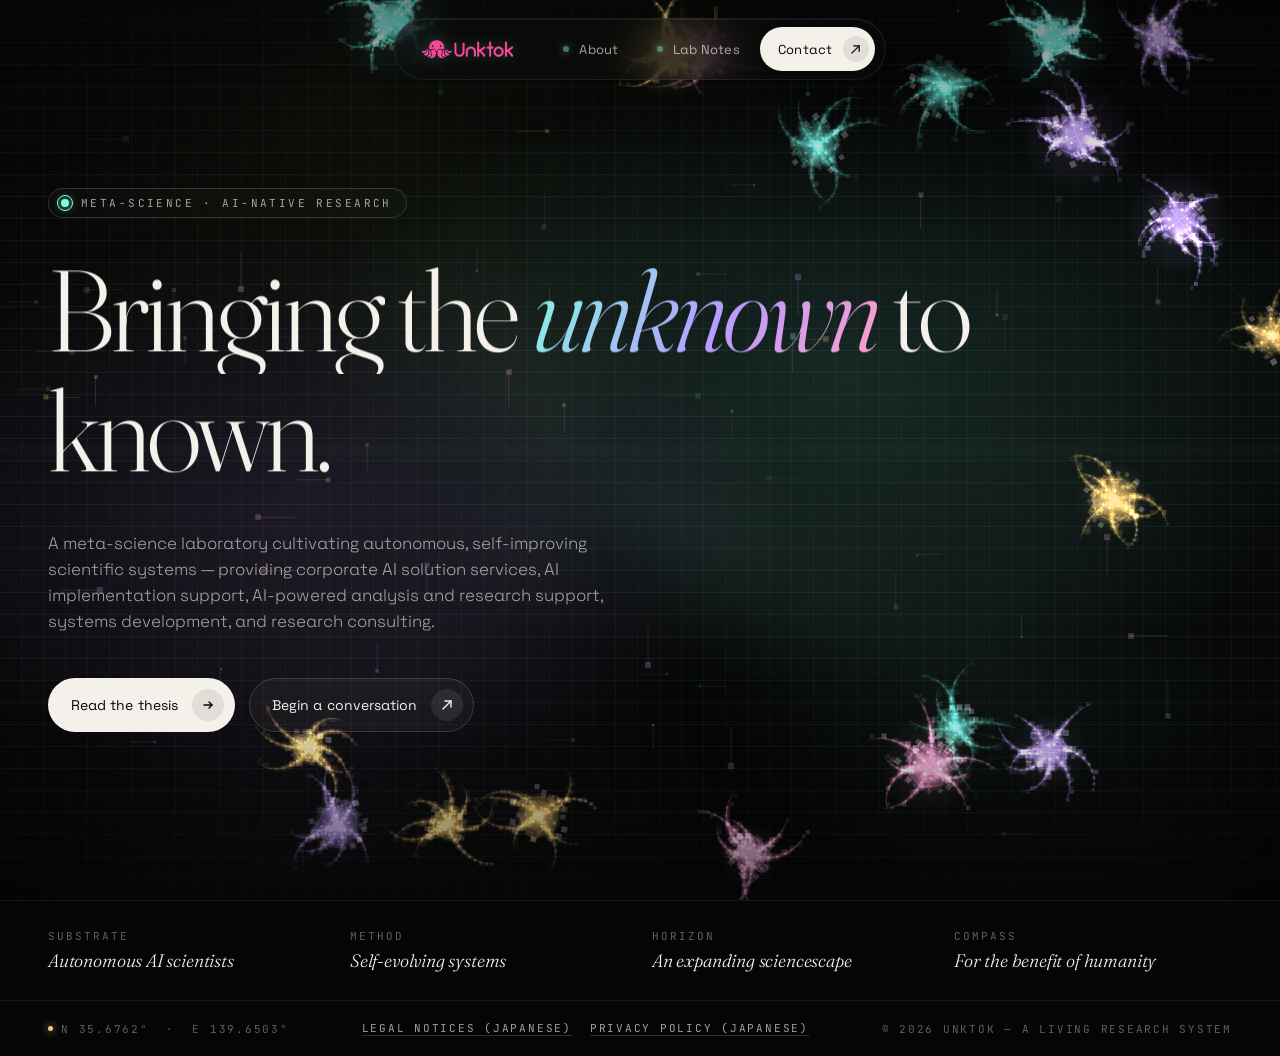
==== commit 84062df2: "Add Lab Notes blog with first post on AI Researcher Hub - blog/index.html: post listing in the Artif" ====
--- a/index.html
+++ b/index.html
@@ -24,6 +24,7 @@
             </a>
             <div class="nav-links">
                 <a href="#" class="nav-link" id="about-link"><span>About</span></a>
+                <a href="blog/" class="nav-link"><span>Lab Notes</span></a>
                 <a href="#" class="nav-link contact" id="contact-link">
                     <span>Contact</span>
                     <span class="pip" aria-hidden="true">
--- a/styles.css
+++ b/styles.css
@@ -19,6 +19,8 @@
   --bio-violet: #b89dff;
   --bio-amber: #f6c87a;
   --bio-rose: #ff9ec7;
+  --signal-lime: #baff7b;
+  --grid-cyan: rgba(127, 255, 225, 0.055);
 
   --ease-soft: cubic-bezier(0.32, 0.72, 0, 1);
   --ease-spring: cubic-bezier(0.16, 1, 0.3, 1);
@@ -63,44 +65,61 @@
   z-index: 0;
   pointer-events: none;
   overflow: hidden;
+  background:
+    radial-gradient(ellipse 70% 55% at 66% 42%, rgba(127, 255, 225, 0.14), transparent 62%),
+    radial-gradient(ellipse 60% 48% at 24% 56%, rgba(184, 157, 255, 0.12), transparent 64%),
+    repeating-linear-gradient(0deg, transparent 0 21px, var(--grid-cyan) 21px 22px),
+    repeating-linear-gradient(90deg, transparent 0 21px, rgba(186, 255, 123, 0.035) 21px 22px);
 }
 
 .ambient::before,
 .ambient::after {
   content: '';
   position: absolute;
-  border-radius: 50%;
-  filter: blur(120px);
-  opacity: 0.55;
+  filter: blur(26px);
   mix-blend-mode: screen;
   will-change: transform;
 }
 
 .ambient::before {
-  width: 60vmax;
-  height: 60vmax;
+  width: 130vmax;
+  height: 130vmax;
   left: -20vmax;
-  top: -10vmax;
-  background: radial-gradient(circle at 30% 30%, rgba(184, 157, 255, 0.55), transparent 60%);
-  animation: drift-a 28s var(--ease-glide) infinite alternate;
+  top: -28vmax;
+  opacity: 0.18;
+  background:
+    conic-gradient(from 80deg at 50% 50%,
+      transparent 0deg,
+      rgba(127, 255, 225, 0.36) 36deg,
+      transparent 68deg,
+      rgba(184, 157, 255, 0.28) 142deg,
+      transparent 192deg,
+      rgba(186, 255, 123, 0.26) 250deg,
+      transparent 318deg);
+  mask-image: radial-gradient(circle at center, black 0 38%, transparent 68%);
+  animation: data-rotate 54s linear infinite;
 }
 
 .ambient::after {
-  width: 55vmax;
-  height: 55vmax;
-  right: -18vmax;
-  bottom: -15vmax;
-  background: radial-gradient(circle at 70% 70%, rgba(127, 255, 225, 0.42), transparent 60%);
-  animation: drift-b 34s var(--ease-glide) infinite alternate;
-}
-
-@keyframes drift-a {
-  0%   { transform: translate3d(0, 0, 0) scale(1); }
-  100% { transform: translate3d(8vw, 6vh, 0) scale(1.15); }
-}
-@keyframes drift-b {
-  0%   { transform: translate3d(0, 0, 0) scale(1); }
-  100% { transform: translate3d(-10vw, -8vh, 0) scale(1.1); }
+  inset: 0;
+  opacity: 0.18;
+  filter: none;
+  background:
+    linear-gradient(180deg, transparent 0 49%, rgba(127, 255, 225, 0.12) 50%, transparent 51% 100%),
+    repeating-linear-gradient(180deg, rgba(255, 255, 255, 0.035) 0 1px, transparent 1px 7px);
+  transform-origin: center;
+  animation: scan-field 10s linear infinite;
+}
+
+@keyframes data-rotate {
+  0%   { transform: rotate(0deg) scale(1); }
+  100% { transform: rotate(360deg) scale(1.04); }
+}
+
+@keyframes scan-field {
+  0%   { transform: translateY(-10%); opacity: 0.12; }
+  45%  { opacity: 0.20; }
+  100% { transform: translateY(10%); opacity: 0.12; }
 }
 
 #life-canvas {
@@ -111,6 +130,8 @@
   width: 100%;
   height: 100%;
   opacity: 0;
+  mix-blend-mode: screen;
+  filter: saturate(1.18) contrast(1.08);
   transition: opacity 1.6s var(--ease-soft);
 }
 
@@ -842,3 +863,260 @@
     transition-duration: 0.01ms !important;
   }
 }
+
+/* ==========================================================================
+   Blog — Lab Notes
+   ========================================================================== */
+
+.blog-main {
+  width: min(100%, 980px);
+  margin: 0 auto;
+  padding: 150px 48px 80px;
+}
+
+.blog-hero {
+  margin-bottom: 56px;
+}
+
+.blog-hero h1 {
+  font-size: clamp(2.5rem, 6vw, 5rem);
+  line-height: 1.04;
+  margin: 28px 0 18px;
+}
+
+.blog-hero .lede {
+  max-width: 64ch;
+  margin: 0;
+  color: var(--ink-soft);
+  font-size: clamp(1rem, 1.3vw, 1.15rem);
+  line-height: 1.8;
+}
+
+/* Post index */
+
+.post-index {
+  list-style: none;
+  margin: 0;
+  padding: 0;
+  border-top: 1px solid var(--hair-strong);
+}
+
+.post-index li {
+  border-bottom: 1px solid var(--hair);
+}
+
+.post-index a {
+  display: grid;
+  grid-template-columns: 130px minmax(0, 1fr);
+  gap: 8px 28px;
+  padding: 30px 8px;
+  text-decoration: none;
+  color: inherit;
+  transition: background 0.4s var(--ease-soft);
+}
+
+.post-index a:hover {
+  background: rgba(255, 255, 255, 0.025);
+}
+
+.post-index .post-date {
+  font-family: var(--font-mono);
+  font-size: 11px;
+  letter-spacing: 0.14em;
+  text-transform: uppercase;
+  color: var(--ink-faint);
+  padding-top: 8px;
+}
+
+.post-index .post-title {
+  font-family: var(--font-display);
+  font-weight: 420;
+  font-size: clamp(1.35rem, 2.6vw, 1.9rem);
+  line-height: 1.22;
+  color: var(--ink);
+}
+
+.post-index .post-title em {
+  font-style: italic;
+  color: var(--bio-cyan);
+}
+
+.post-index .post-desc {
+  grid-column: 2;
+  margin: 0;
+  max-width: 70ch;
+  color: var(--ink-soft);
+  font-size: 14.5px;
+  line-height: 1.75;
+}
+
+/* Article */
+
+.post-hero {
+  max-width: 860px;
+  margin-bottom: 28px;
+}
+
+.post-hero h1 {
+  font-size: clamp(2.2rem, 5vw, 4.2rem);
+  line-height: 1.06;
+  margin: 28px 0 16px;
+}
+
+.post-hero .post-subtitle {
+  margin: 0 0 22px;
+  font-family: var(--font-display);
+  font-style: italic;
+  font-weight: 380;
+  font-size: clamp(1.1rem, 2vw, 1.45rem);
+  line-height: 1.45;
+  color: var(--ink-soft);
+}
+
+.post-byline {
+  font-family: var(--font-mono);
+  font-size: 11px;
+  letter-spacing: 0.14em;
+  text-transform: uppercase;
+  color: var(--ink-faint);
+}
+
+.post-byline a {
+  color: var(--ink-soft);
+  text-decoration: none;
+  border-bottom: 1px solid var(--hair-strong);
+}
+
+.post-byline a:hover {
+  color: var(--bio-cyan);
+}
+
+.post-body {
+  border-top: 1px solid var(--hair-strong);
+  padding-top: 18px;
+}
+
+.post-body section {
+  margin: 0 auto;
+  padding: 30px 0 10px;
+}
+
+.post-body .section-mark {
+  display: block;
+  max-width: 72ch;
+  margin: 0 auto 10px;
+  font-family: var(--font-mono);
+  font-size: 11px;
+  letter-spacing: 0.2em;
+  text-transform: uppercase;
+  color: var(--bio-cyan);
+}
+
+.post-body h2 {
+  max-width: 72ch;
+  margin: 0 auto 18px;
+  font-family: var(--font-display);
+  font-weight: 430;
+  font-size: clamp(1.5rem, 3vw, 2.2rem);
+  line-height: 1.2;
+  letter-spacing: 0;
+}
+
+.post-body h2 em {
+  font-style: italic;
+  color: var(--bio-violet);
+}
+
+.post-body p {
+  max-width: 72ch;
+  margin: 0 auto 22px;
+  color: var(--ink-soft);
+  font-size: clamp(0.98rem, 1.25vw, 1.09rem);
+  line-height: 1.9;
+}
+
+.post-body p strong {
+  color: var(--ink);
+  font-weight: 500;
+}
+
+.post-body p em {
+  color: var(--ink);
+}
+
+.post-body a {
+  color: var(--bio-cyan);
+  text-decoration: none;
+  border-bottom: 1px solid rgba(127, 255, 225, 0.35);
+  transition: border-color 0.3s var(--ease-soft);
+}
+
+.post-body a:hover {
+  border-color: var(--bio-cyan);
+}
+
+.post-body figure {
+  margin: 34px auto;
+  max-width: 880px;
+}
+
+.post-body figure img {
+  display: block;
+  width: 100%;
+  height: auto;
+  border: 1px solid var(--hair-strong);
+  border-radius: 14px;
+  background: var(--bg-elev);
+}
+
+.post-body figcaption {
+  margin-top: 12px;
+  text-align: center;
+  font-family: var(--font-mono);
+  font-size: 11.5px;
+  line-height: 1.7;
+  letter-spacing: 0.04em;
+  color: var(--ink-faint);
+}
+
+.post-footer-note {
+  max-width: 72ch;
+  margin: 44px auto 0;
+  padding-top: 22px;
+  border-top: 1px solid var(--hair);
+  font-family: var(--font-mono);
+  font-size: 11.5px;
+  line-height: 1.8;
+  letter-spacing: 0.04em;
+  color: var(--ink-faint);
+}
+
+.post-footer-note a {
+  color: var(--ink-soft);
+  border-bottom: 1px solid var(--hair-strong);
+  text-decoration: none;
+}
+
+.post-footer-note a:hover {
+  color: var(--bio-cyan);
+}
+
+@media (max-width: 720px) {
+  .blog-main {
+    padding: 130px 24px 64px;
+  }
+
+  .post-index a {
+    grid-template-columns: 1fr;
+    gap: 6px;
+  }
+
+  .post-index .post-desc {
+    grid-column: 1;
+  }
+}
+
+/* Calmer ambience for long-form reading on blog pages */
+body.blog-page #life-canvas {
+  opacity: 0.3;
+}
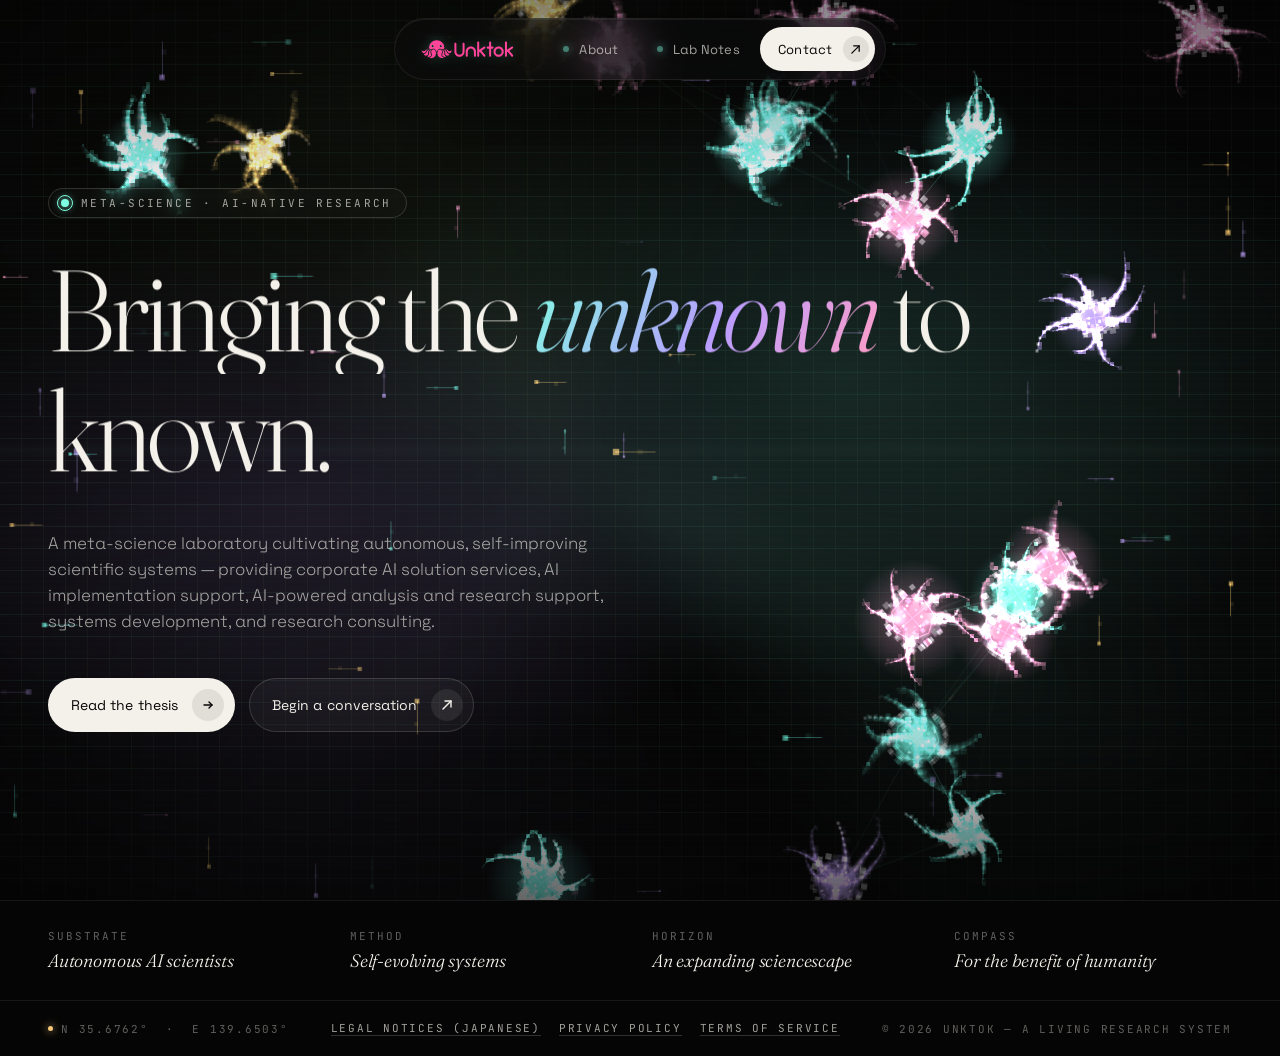
==== commit 5ab4e088: "Add TikTok Creative Lab legal pages" ====
--- a/index.html
+++ b/index.html
@@ -117,7 +117,8 @@
         <span class="coord">N 35.6762° &nbsp;·&nbsp; E 139.6503°</span>
         <span class="footer-links">
             <a href="transaction.html">Legal Notices (Japanese)</a>
-            <a href="privacy.html">Privacy Policy (Japanese)</a>
+            <a href="privacy.html">Privacy Policy</a>
+            <a href="terms.html">Terms of Service</a>
         </span>
         <span>© 2026 Unktok — A living research system</span>
     </footer>
--- a/styles.css
+++ b/styles.css
@@ -1001,16 +1001,6 @@
   padding: 30px 0 10px;
 }
 
-.post-body .section-mark {
-  display: block;
-  max-width: 72ch;
-  margin: 0 auto 10px;
-  font-family: var(--font-mono);
-  font-size: 11px;
-  letter-spacing: 0.2em;
-  text-transform: uppercase;
-  color: var(--bio-cyan);
-}
 
 .post-body h2 {
   max-width: 72ch;
